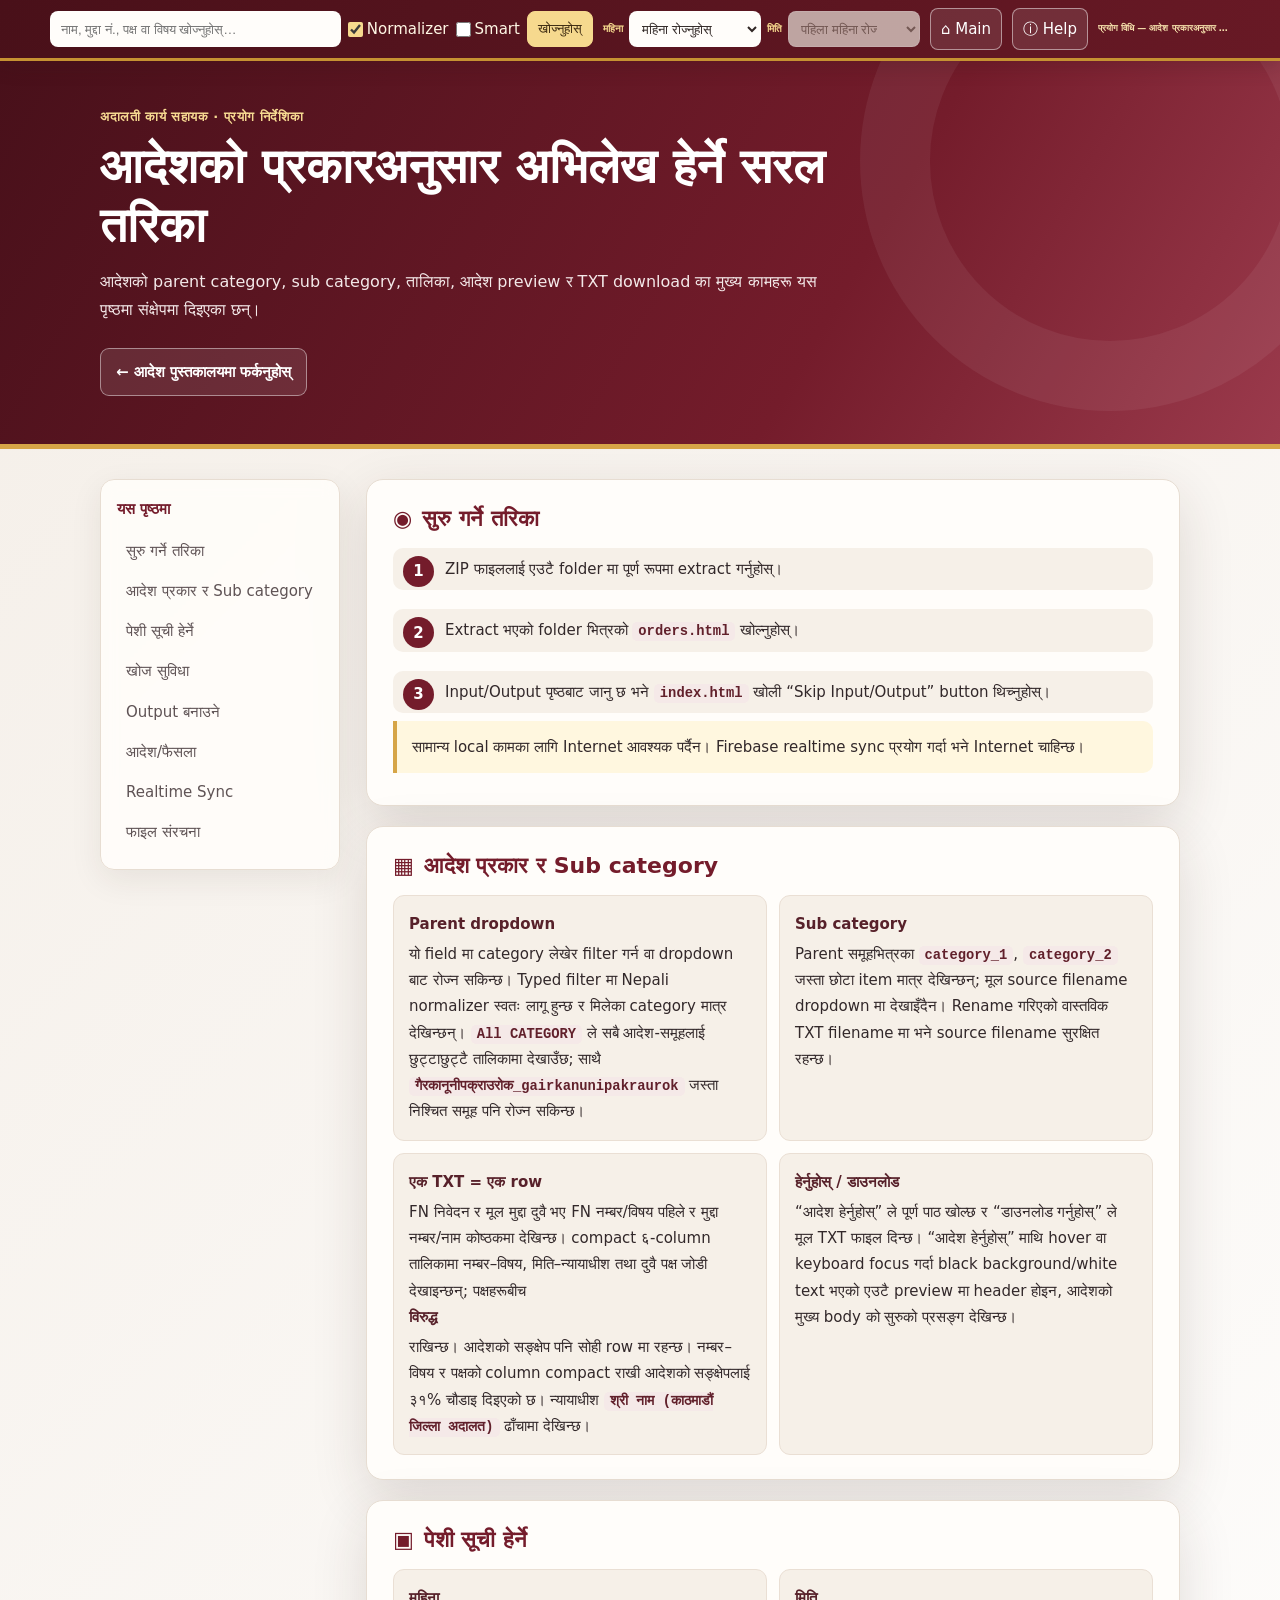
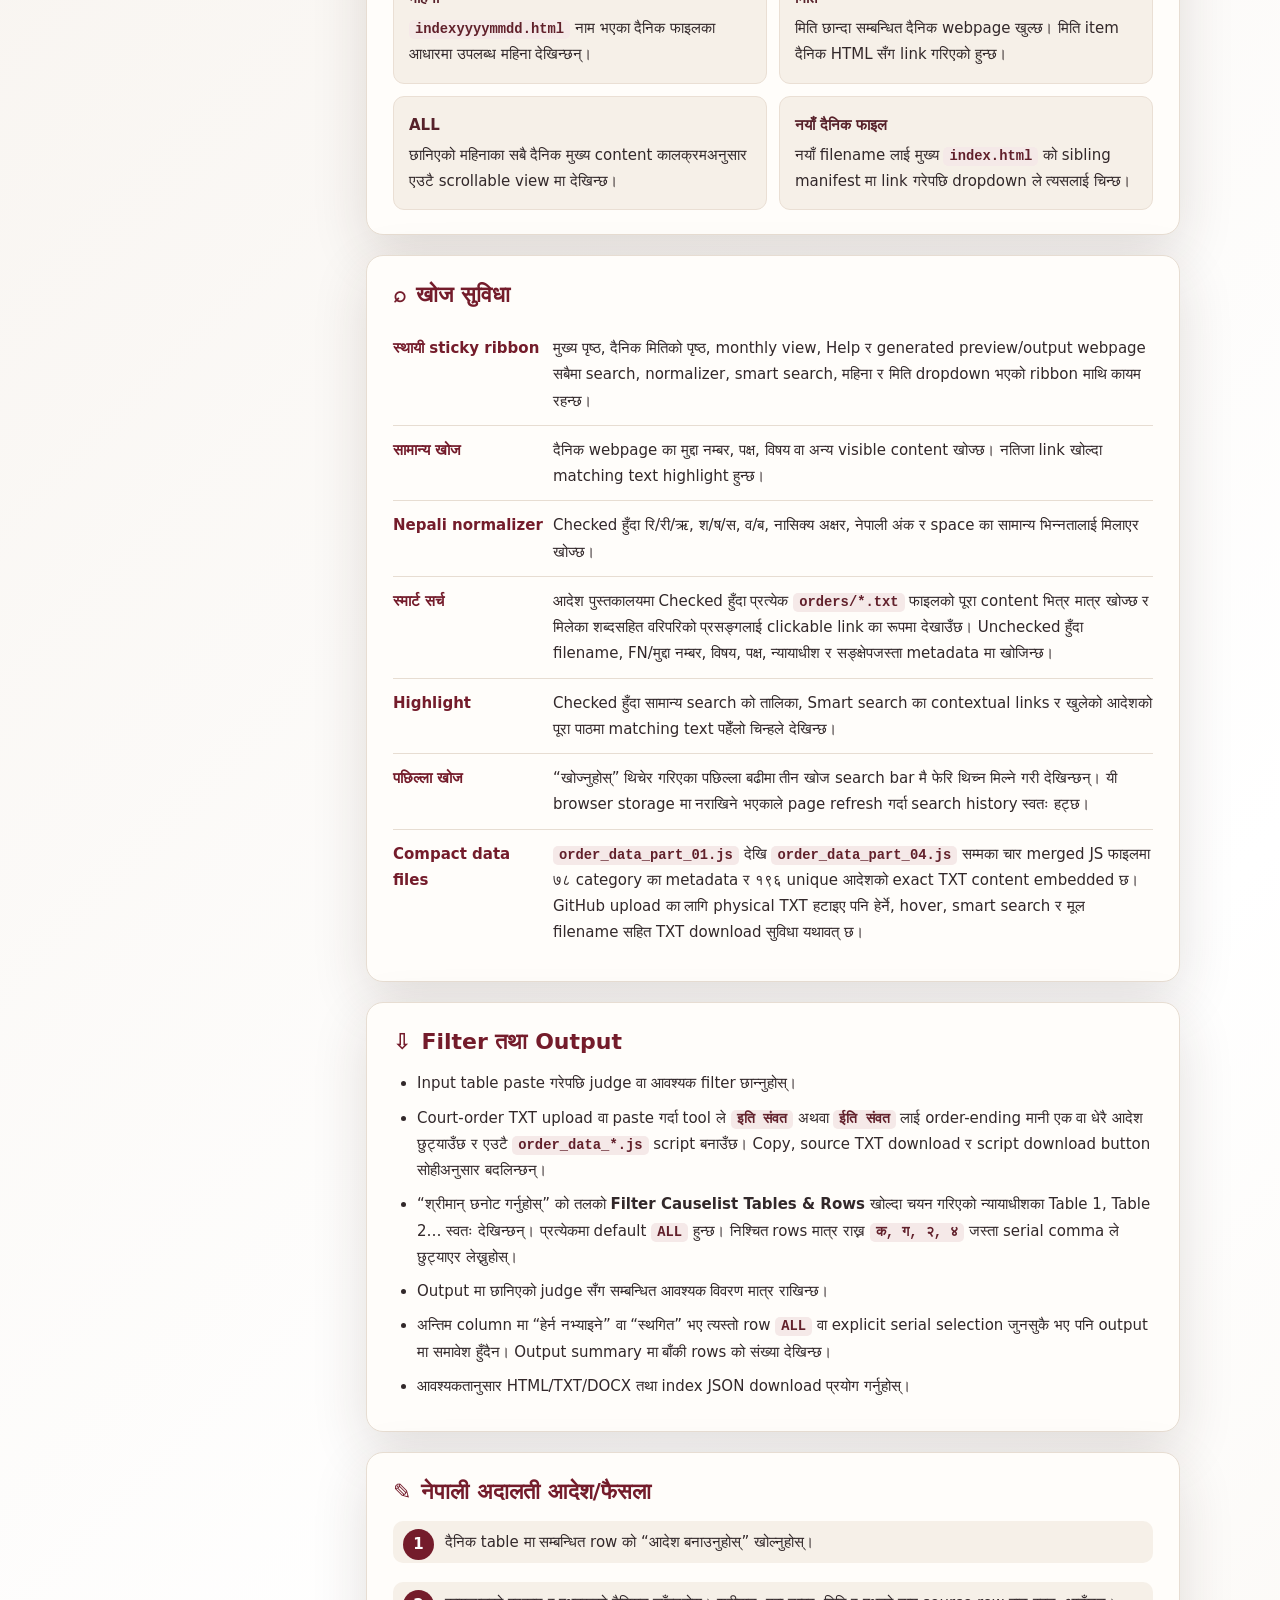
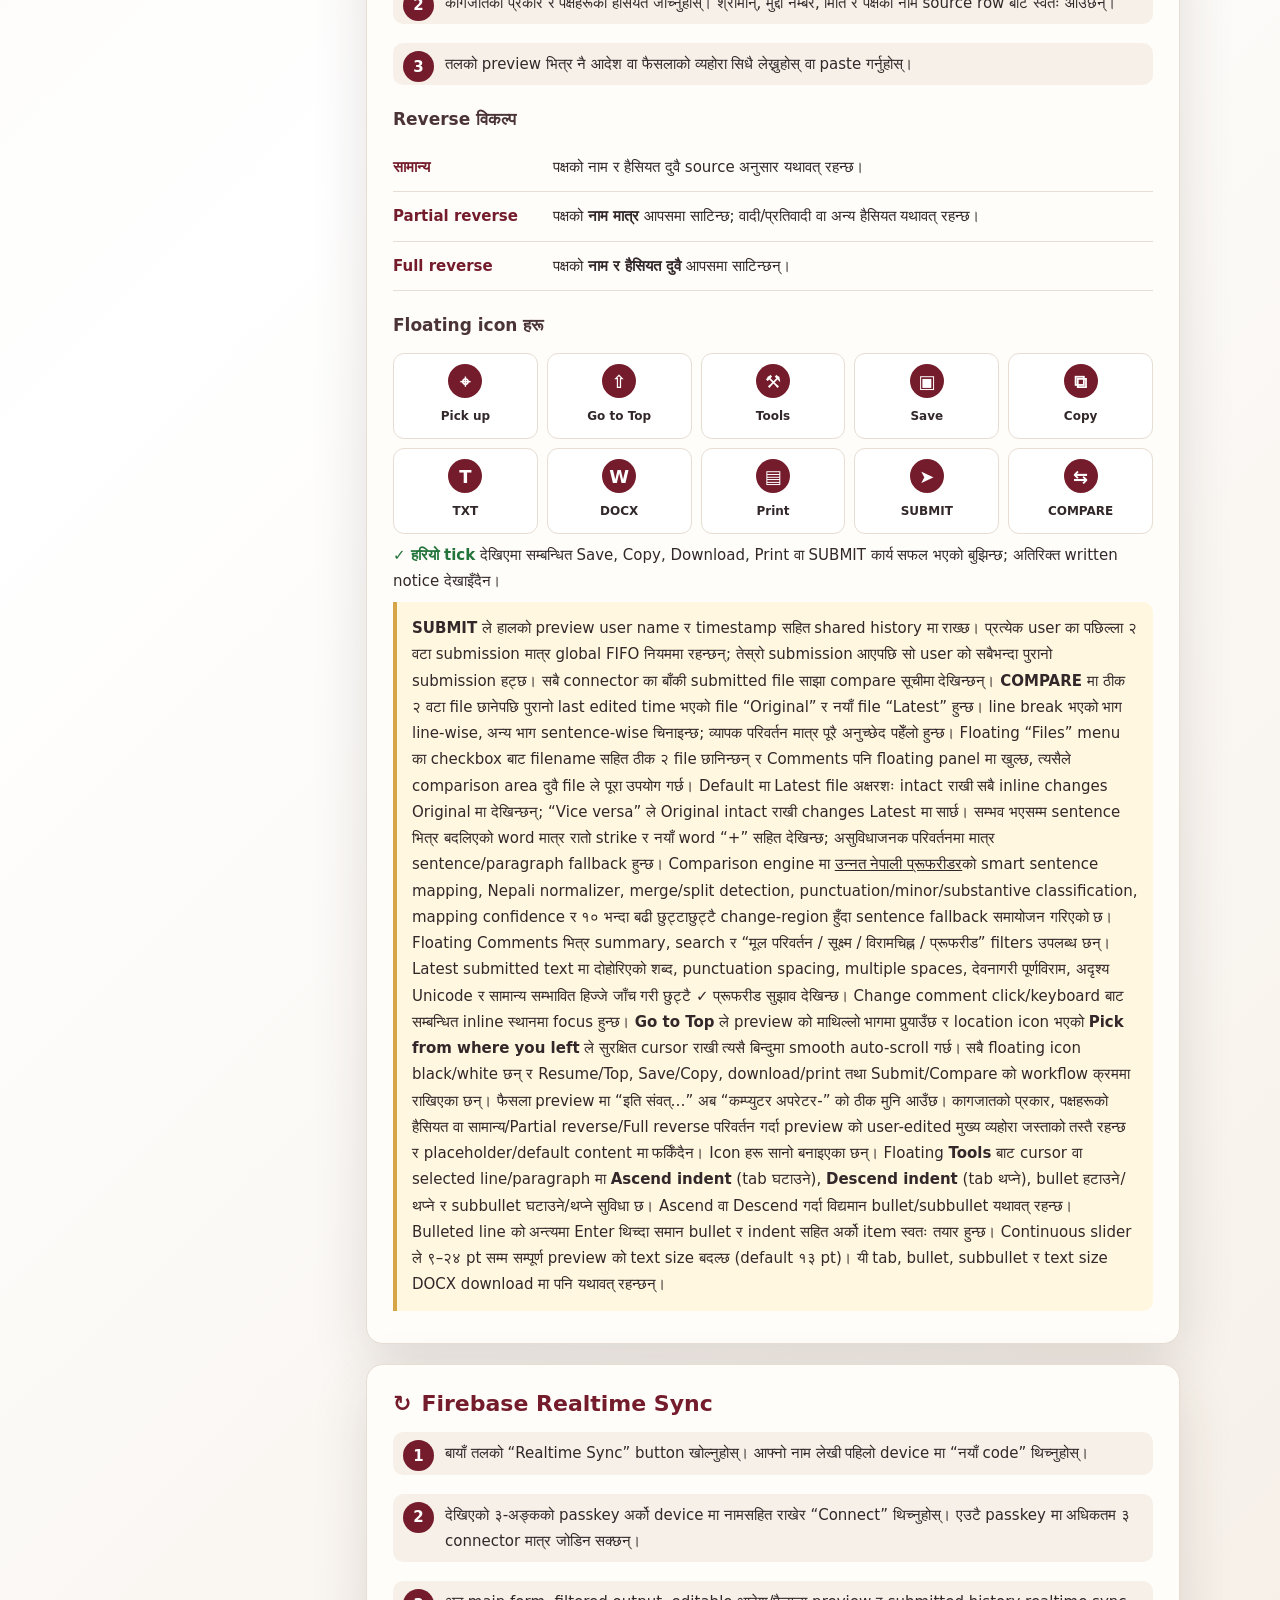
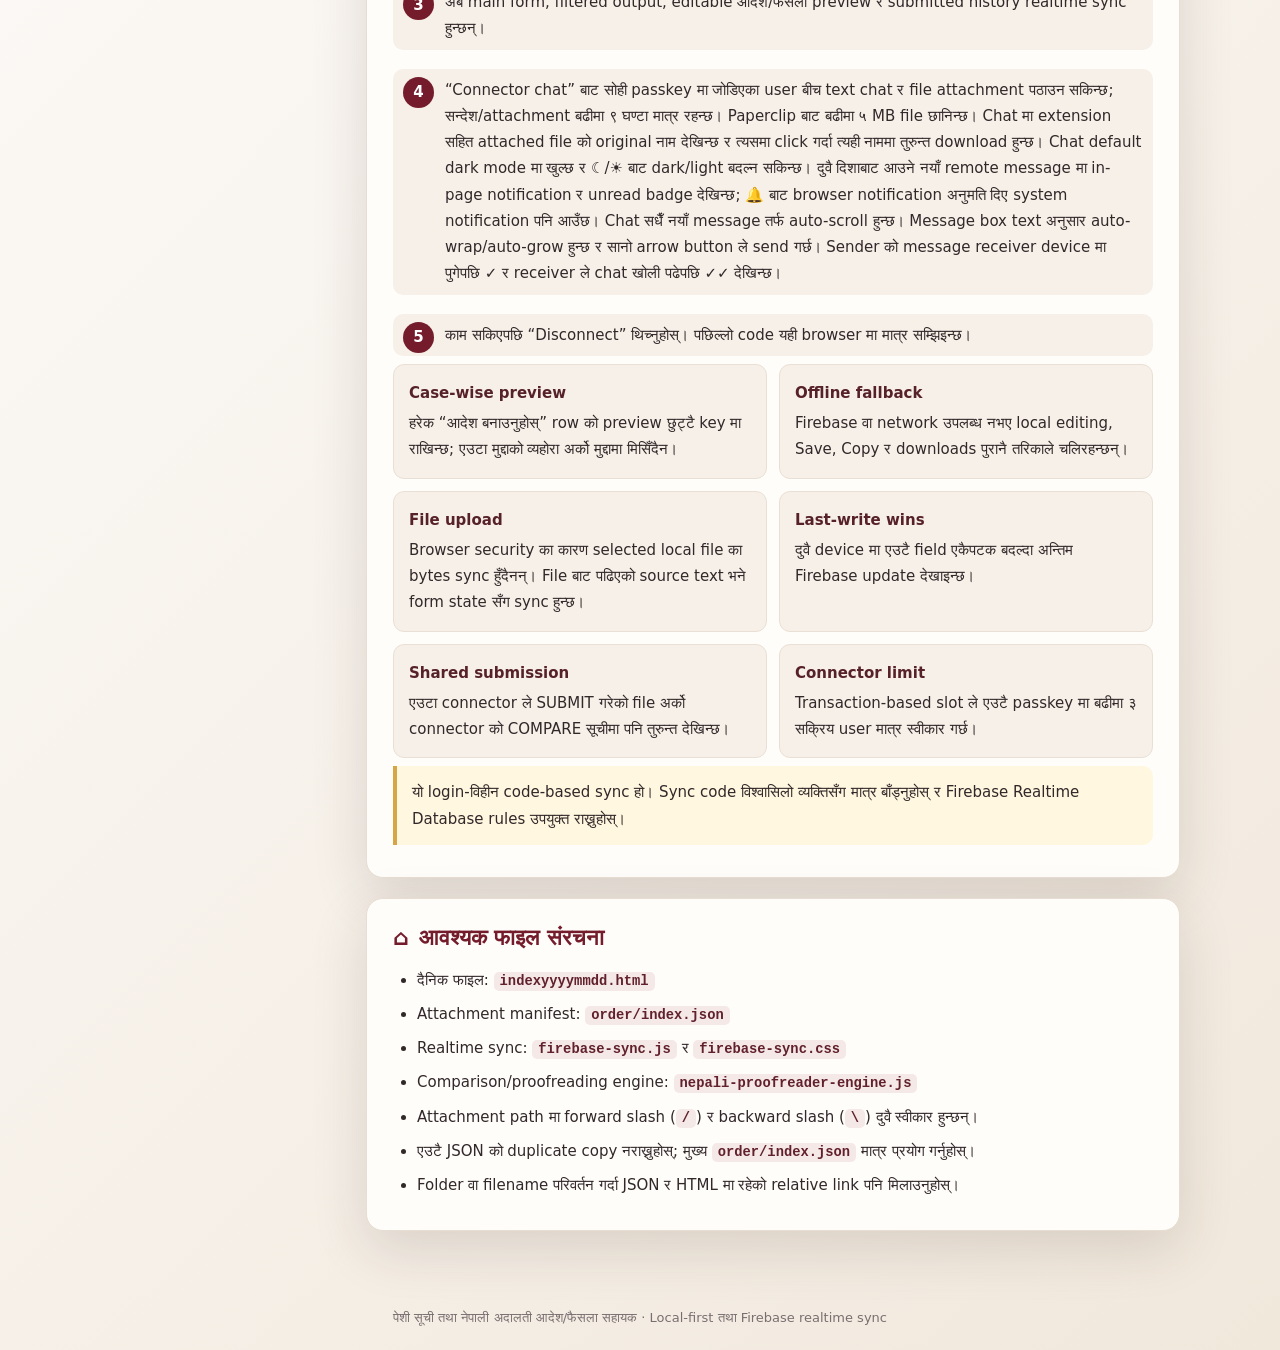
==== README.html @ 49ded067 "Add files via upload" ====
<!doctype html>
<html lang="ne">
  <head>
    <meta charset="utf-8" />
    <meta name="viewport" content="width=device-width,initial-scale=1" />
    <title>प्रयोग विधि — आदेश प्रकारअनुसार अभिलेख</title>
    <link rel="stylesheet" href="cause-list-ribbon.css" />
    <style>
      :root {
        --maroon: #741c2b;
        --deep: #48101a;
        --gold: #d6a547;
        --ink: #32282a;
        --muted: #75696b;
        --paper: #fffdfa;
        --line: #e7ddd2;
        --soft: #f6f0e8;
        --green: #23743b;
        --shadow: 0 18px 55px rgba(55, 32, 29, 0.14);
      }
      * {
        box-sizing: border-box;
      }
      html {
        scroll-behavior: smooth;
      }
      body {
        margin: 0;
        color: var(--ink);
        background: linear-gradient(135deg, #f4eee7, #fff 50%, #f1e8dc);
        font:
          15px/1.75 "Noto Sans Devanagari",
          "Nirmala UI",
          system-ui,
          sans-serif;
      }
      a {
        color: inherit;
      }
      .hero {
        position: relative;
        overflow: hidden;
        color: #fff;
        background: linear-gradient(
          120deg,
          var(--deep),
          var(--maroon) 65%,
          #9b3a4c
        );
        border-bottom: 5px solid var(--gold);
      }
      .hero:after {
        content: "";
        position: absolute;
        right: -80px;
        top: -150px;
        width: 360px;
        height: 360px;
        border: 70px solid rgba(255, 255, 255, 0.06);
        border-radius: 50%;
      }
      .hero-inner {
        position: relative;
        z-index: 1;
        width: min(1080px, calc(100% - 32px));
        margin: auto;
        padding: 42px 0 48px;
      }
      .eyebrow {
        display: inline-flex;
        align-items: center;
        gap: 8px;
        margin: 0 0 8px;
        color: #f6d991;
        font-size: 13px;
        font-weight: 800;
        letter-spacing: 0.04em;
      }
      h1 {
        max-width: 780px;
        margin: 0;
        font-size: clamp(28px, 5vw, 48px);
        line-height: 1.22;
      }
      .lead {
        max-width: 720px;
        margin: 14px 0 24px;
        color: #f4e9e9;
        font-size: 16px;
      }
      .back {
        display: inline-flex;
        align-items: center;
        gap: 8px;
        padding: 10px 15px;
        border: 1px solid rgba(255, 255, 255, 0.45);
        border-radius: 9px;
        background: rgba(255, 255, 255, 0.1);
        font-weight: 800;
        text-decoration: none;
      }
      .back:hover,
      .back:focus-visible {
        color: #37240e;
        background: #f5d988;
        outline: none;
      }
      .layout {
        display: grid;
        grid-template-columns: 240px minmax(0, 1fr);
        gap: 26px;
        width: min(1080px, calc(100% - 32px));
        margin: 30px auto 56px;
        align-items: start;
      }
      .toc {
        position: sticky;
        top: 18px;
        padding: 16px;
        background: rgba(255, 253, 250, 0.9);
        border: 1px solid var(--line);
        border-radius: 14px;
        box-shadow: 0 10px 32px rgba(55, 32, 29, 0.08);
        backdrop-filter: blur(8px);
      }
      .toc strong {
        display: block;
        margin: 0 0 8px;
        color: var(--maroon);
      }
      .toc a {
        display: block;
        padding: 7px 9px;
        border-radius: 7px;
        color: #5f5355;
        text-decoration: none;
      }
      .toc a:hover,
      .toc a:focus-visible {
        color: var(--maroon);
        background: #f6ece7;
        outline: none;
      }
      main {
        display: grid;
        gap: 20px;
      }
      .card {
        padding: 24px 26px;
        background: var(--paper);
        border: 1px solid var(--line);
        border-radius: 17px;
        box-shadow: var(--shadow);
      }
      h2 {
        display: flex;
        align-items: center;
        gap: 10px;
        margin: 0 0 14px;
        color: var(--maroon);
        font-size: 22px;
        line-height: 1.35;
      }
      h3 {
        margin: 20px 0 8px;
        color: #4b3438;
        font-size: 17px;
      }
      p {
        margin: 8px 0;
      }
      ol,
      ul {
        margin: 8px 0;
        padding-left: 24px;
      }
      li + li {
        margin-top: 8px;
      }
      .steps {
        display: grid;
        gap: 11px;
        counter-reset: step;
        list-style: none;
        padding: 0;
      }
      .steps li {
        position: relative;
        min-height: 42px;
        padding: 8px 10px 8px 52px;
        background: var(--soft);
        border-radius: 10px;
      }
      .steps li:before {
        counter-increment: step;
        content: counter(step);
        position: absolute;
        left: 10px;
        top: 8px;
        display: grid;
        place-items: center;
        width: 31px;
        height: 31px;
        color: #fff;
        background: var(--maroon);
        border-radius: 50%;
        font-weight: 900;
      }
      .grid {
        display: grid;
        grid-template-columns: repeat(2, minmax(0, 1fr));
        gap: 12px;
      }
      .mini {
        padding: 15px;
        background: var(--soft);
        border: 1px solid #eadfd4;
        border-radius: 11px;
      }
      .mini b {
        display: block;
        margin-bottom: 4px;
        color: #57212a;
      }
      .mode {
        display: grid;
        grid-template-columns: 150px 1fr;
        gap: 10px;
        padding: 11px 0;
        border-bottom: 1px solid var(--line);
      }
      .mode:last-child {
        border-bottom: 0;
      }
      .mode strong {
        color: var(--maroon);
      }
      .icons {
        display: grid;
        grid-template-columns: repeat(5, minmax(0, 1fr));
        gap: 9px;
        margin-top: 12px;
      }
      .icon {
        display: grid;
        place-items: center;
        gap: 6px;
        min-height: 86px;
        padding: 10px 5px;
        text-align: center;
        background: #fff;
        border: 1px solid var(--line);
        border-radius: 11px;
        font-size: 12px;
        font-weight: 800;
      }
      .symbol {
        display: grid;
        place-items: center;
        width: 34px;
        height: 34px;
        color: #fff;
        background: var(--maroon);
        border-radius: 50%;
        font-size: 18px;
      }
      .tip {
        padding: 13px 15px;
        border-left: 4px solid var(--gold);
        background: #fff7df;
        border-radius: 0 10px 10px 0;
      }
      code {
        padding: 2px 6px;
        color: #61202b;
        background: #f5e9e8;
        border-radius: 5px;
        font:
          600 0.92em ui-monospace,
          SFMono-Regular,
          Consolas,
          monospace;
      }
      .ok {
        display: inline-flex;
        align-items: center;
        gap: 6px;
        color: var(--green);
        font-weight: 800;
      }
      footer {
        padding: 20px;
        text-align: center;
        color: #7a6e70;
        font-size: 13px;
      }
      @media (max-width: 800px) {
        .layout {
          grid-template-columns: 1fr;
        }
        .toc {
          position: static;
        }
        .toc nav {
          display: flex;
          flex-wrap: wrap;
          gap: 4px;
        }
        .toc a {
          display: inline-block;
        }
        .grid {
          grid-template-columns: 1fr;
        }
        .icons {
          grid-template-columns: repeat(3, minmax(0, 1fr));
        }
      }
      @media (max-width: 480px) {
        .hero-inner {
          padding: 30px 0 36px;
        }
        .card {
          padding: 20px 17px;
        }
        .mode {
          grid-template-columns: 1fr;
          gap: 2px;
        }
        .icons {
          grid-template-columns: repeat(2, minmax(0, 1fr));
        }
      }
    </style>
  </head>
  <body>
    <header class="hero">
      <div class="hero-inner">
        <p class="eyebrow">अदालती कार्य सहायक · प्रयोग निर्देशिका</p>
        <h1>आदेशको प्रकारअनुसार अभिलेख हेर्ने सरल तरिका</h1>
        <p class="lead">
          आदेशको parent category, sub category, तालिका, आदेश preview र TXT
          download का मुख्य कामहरू यस पृष्ठमा संक्षेपमा दिइएका छन्।
        </p>
        <a class="back" href="orders.html">← आदेश पुस्तकालयमा फर्कनुहोस्</a>
      </div>
    </header>

    <div class="layout">
      <aside class="toc" aria-label="विषयसूची">
        <strong>यस पृष्ठमा</strong>
        <nav>
          <a href="#start">सुरु गर्ने तरिका</a>
          <a href="#orderlibrary">आदेश प्रकार र Sub category</a>
          <a href="#causelist">पेशी सूची हेर्ने</a>
          <a href="#search">खोज सुविधा</a>
          <a href="#output">Output बनाउने</a>
          <a href="#order">आदेश/फैसला</a>
          <a href="#sync">Realtime Sync</a>
          <a href="#files">फाइल संरचना</a>
        </nav>
      </aside>

      <main>
        <section class="card" id="start">
          <h2><span aria-hidden="true">◉</span> सुरु गर्ने तरिका</h2>
          <ol class="steps">
            <li>ZIP फाइललाई एउटै folder मा पूर्ण रूपमा extract गर्नुहोस्।</li>
            <li>
              Extract भएको folder भित्रको <code>orders.html</code> खोल्नुहोस्।
            </li>
            <li>
              Input/Output पृष्ठबाट जानु छ भने <code>index.html</code> खोली
              “Skip Input/Output” button थिच्नुहोस्।
            </li>
          </ol>
          <p class="tip">
            सामान्य local कामका लागि Internet आवश्यक पर्दैन। Firebase realtime
            sync प्रयोग गर्दा भने Internet चाहिन्छ।
          </p>
        </section>

        <section class="card" id="orderlibrary">
          <h2><span aria-hidden="true">▦</span> आदेश प्रकार र Sub category</h2>
          <div class="grid">
            <div class="mini">
              <b>Parent dropdown</b>यो field मा category लेखेर filter गर्न वा
              dropdown बाट रोज्न सकिन्छ। Typed filter मा Nepali normalizer स्वतः
              लागू हुन्छ र मिलेका category मात्र देखिन्छन्। <code>All CATEGORY</code> ले सबै आदेश-समूहलाई
              छुट्टाछुट्टै तालिकामा देखाउँछ; साथै
              <code>गैरकानूनीपक्राउरोक_gairkanunipakraurok</code> जस्ता निश्चित
              समूह पनि रोज्न सकिन्छ।
            </div>
            <div class="mini">
              <b>Sub category</b>Parent समूहभित्रका
              <code>category_1</code>, <code>category_2</code> जस्ता छोटा item
              मात्र देखिन्छन्; मूल source filename dropdown मा देखाइँदैन। Rename
              गरिएको वास्तविक TXT filename मा भने source filename सुरक्षित रहन्छ।
            </div>
            <div class="mini">
              <b>एक TXT = एक row</b>FN निवेदन र मूल मुद्दा दुवै भए FN नम्बर/विषय
              पहिले र मुद्दा नम्बर/नाम कोष्ठकमा देखिन्छ। compact ६-column
              तालिकामा नम्बर–विषय, मिति–न्यायाधीश तथा दुवै पक्ष जोडी देखाइन्छन्;
              पक्षहरूबीच <b>विरुद्ध</b> राखिन्छ। आदेशको सङ्क्षेप पनि सोही row मा
              रहन्छ। नम्बर–विषय र पक्षको column compact राखी आदेशको सङ्क्षेपलाई
              ३१% चौडाइ दिइएको छ। न्यायाधीश
              <code>श्री नाम (काठमाडौं जिल्ला अदालत)</code> ढाँचामा देखिन्छ।
            </div>
            <div class="mini">
              <b>हेर्नुहोस् / डाउनलोड</b>“आदेश हेर्नुहोस्” ले पूर्ण पाठ खोल्छ र
              “डाउनलोड गर्नुहोस्” ले मूल TXT फाइल दिन्छ। “आदेश हेर्नुहोस्” माथि
              hover वा keyboard focus गर्दा black background/white text भएको एउटै
              preview मा header होइन, आदेशको मुख्य body को सुरुको प्रसङ्ग देखिन्छ।
            </div>
          </div>
        </section>

        <section class="card" id="causelist">
          <h2><span aria-hidden="true">▣</span> पेशी सूची हेर्ने</h2>
          <div class="grid">
            <div class="mini">
              <b>महिना</b><code>indexyyyymmdd.html</code> नाम भएका दैनिक फाइलका
              आधारमा उपलब्ध महिना देखिन्छन्।
            </div>
            <div class="mini">
              <b>मिति</b>मिति छान्दा सम्बन्धित दैनिक webpage खुल्छ। मिति item
              दैनिक HTML सँग link गरिएको हुन्छ।
            </div>
            <div class="mini">
              <b>ALL</b>छानिएको महिनाका सबै दैनिक मुख्य content कालक्रमअनुसार
              एउटै scrollable view मा देखिन्छ।
            </div>
            <div class="mini">
              <b>नयाँ दैनिक फाइल</b>नयाँ filename लाई मुख्य
              <code>index.html</code> को sibling manifest मा link गरेपछि
              dropdown ले त्यसलाई चिन्छ।
            </div>
          </div>
        </section>

        <section class="card" id="search">
          <h2><span aria-hidden="true">⌕</span> खोज सुविधा</h2>
          <div class="mode">
            <strong>स्थायी sticky ribbon</strong
            ><span
              >मुख्य पृष्ठ, दैनिक मितिको पृष्ठ, monthly view, Help र generated
              preview/output webpage सबैमा search, normalizer, smart search,
              महिना र मिति dropdown भएको ribbon माथि कायम रहन्छ।</span
            >
          </div>
          <div class="mode">
            <strong>सामान्य खोज</strong
            ><span
              >दैनिक webpage का मुद्दा नम्बर, पक्ष, विषय वा अन्य visible content
              खोज्छ। नतिजा link खोल्दा matching text highlight हुन्छ।</span
            >
          </div>
          <div class="mode">
            <strong>Nepali normalizer</strong
            ><span
              >Checked हुँदा रि/री/ऋ, श/ष/स, व/ब, नासिक्य अक्षर, नेपाली अंक र
              space का सामान्य भिन्नतालाई मिलाएर खोज्छ।</span
            >
          </div>
          <div class="mode">
            <strong>स्मार्ट सर्च</strong
            ><span
              >आदेश पुस्तकालयमा Checked हुँदा प्रत्येक <code>orders/*.txt</code>
              फाइलको पूरा content भित्र मात्र खोज्छ र मिलेका शब्दसहित वरिपरिको
              प्रसङ्गलाई clickable link का रूपमा देखाउँछ। Unchecked हुँदा filename,
              FN/मुद्दा नम्बर, विषय, पक्ष, न्यायाधीश र सङ्क्षेपजस्ता
              metadata मा खोजिन्छ।</span
            >
          </div>
          <div class="mode">
            <strong>Highlight</strong
            ><span
              >Checked हुँदा सामान्य search को तालिका, Smart search का contextual
              links र खुलेको आदेशको पूरा पाठमा matching text पहेँलो चिन्हले
              देखिन्छ।</span
            >
          </div>
          <div class="mode">
            <strong>पछिल्ला खोज</strong
            ><span
              >“खोज्नुहोस्” थिचेर गरिएका पछिल्ला बढीमा तीन खोज search bar मै
              फेरि थिच्न मिल्ने गरी देखिन्छन्। यी browser storage मा नराखिने भएकाले
              page refresh गर्दा search history स्वतः हट्छ।</span
            >
          </div>
          <div class="mode">
            <strong>Compact data files</strong
            ><span
              ><code>order_data_part_01.js</code> देखि
              <code>order_data_part_04.js</code> सम्मका चार merged JS फाइलमा
              ७८ category का metadata र १९६ unique आदेशको exact TXT content
              embedded छ। GitHub upload का लागि physical TXT हटाइए पनि हेर्ने,
              hover, smart search र मूल filename सहित TXT download सुविधा यथावत् छ।</span
            >
          </div>
        </section>

        <section class="card" id="output">
          <h2><span aria-hidden="true">⇩</span> Filter तथा Output</h2>
          <ul>
            <li>Input table paste गरेपछि judge वा आवश्यक filter छान्नुहोस्।</li>
            <li>
              Court-order TXT upload वा paste गर्दा tool ले <code>इति संवत</code>
              अथवा <code>ईति संवत</code> लाई order-ending मानी एक वा धेरै आदेश
              छुट्याउँछ र एउटै <code>order_data_*.js</code> script बनाउँछ। Copy,
              source TXT download र script download button सोहीअनुसार बदलिन्छन्।
            </li>
            <li>
              “श्रीमान् छनोट गर्नुहोस्” को तलको <b>Filter Causelist Tables &amp;
              Rows</b> खोल्दा चयन गरिएको न्यायाधीशका Table 1, Table 2… स्वतः
              देखिन्छन्। प्रत्येकमा default <code>ALL</code> हुन्छ। निश्चित rows
              मात्र राख्न <code>क, ग, २, ४</code> जस्ता serial comma ले छुट्याएर
              लेख्नुहोस्।
            </li>
            <li>
              Output मा छानिएको judge सँग सम्बन्धित आवश्यक विवरण मात्र राखिन्छ।
            </li>
            <li>
              अन्तिम column मा “हेर्न नभ्याइने” वा “स्थगित” भए त्यस्तो row
              <code>ALL</code> वा explicit serial selection जुनसुकै भए पनि output
              मा समावेश हुँदैन। Output summary मा बाँकी rows को संख्या देखिन्छ।
            </li>
            <li>
              आवश्यकतानुसार HTML/TXT/DOCX तथा index JSON download प्रयोग
              गर्नुहोस्।
            </li>
          </ul>
        </section>

        <section class="card" id="order">
          <h2><span aria-hidden="true">✎</span> नेपाली अदालती आदेश/फैसला</h2>
          <ol class="steps">
            <li>
              दैनिक table मा सम्बन्धित row को “आदेश बनाउनुहोस्” खोल्नुहोस्।
            </li>
            <li>
              कागजातको प्रकार र पक्षहरूको हैसियत जाँच्नुहोस्। श्रीमान्, मुद्दा
              नम्बर, मिति र पक्षको नाम source row बाट स्वतः आउँछन्।
            </li>
            <li>
              तलको preview भित्र नै आदेश वा फैसलाको व्यहोरा सिधै लेख्नुहोस् वा
              paste गर्नुहोस्।
            </li>
          </ol>

          <h3>Reverse विकल्प</h3>
          <div class="mode">
            <strong>सामान्य</strong
            ><span>पक्षको नाम र हैसियत दुवै source अनुसार यथावत् रहन्छ।</span>
          </div>
          <div class="mode">
            <strong>Partial reverse</strong
            ><span
              >पक्षको <b>नाम मात्र</b> आपसमा साटिन्छ; वादी/प्रतिवादी वा अन्य
              हैसियत यथावत् रहन्छ।</span
            >
          </div>
          <div class="mode">
            <strong>Full reverse</strong
            ><span>पक्षको <b>नाम र हैसियत दुवै</b> आपसमा साटिन्छन्।</span>
          </div>

          <h3>Floating icon हरू</h3>
          <div class="icons" aria-label="उपलब्ध कार्य">
            <div class="icon"><span class="symbol">⌖</span>Pick up</div>
            <div class="icon"><span class="symbol">⇧</span>Go to Top</div>
            <div class="icon"><span class="symbol">⚒</span>Tools</div>
            <div class="icon"><span class="symbol">▣</span>Save</div>
            <div class="icon"><span class="symbol">⧉</span>Copy</div>
            <div class="icon"><span class="symbol">T</span>TXT</div>
            <div class="icon"><span class="symbol">W</span>DOCX</div>
            <div class="icon"><span class="symbol">▤</span>Print</div>
            <div class="icon"><span class="symbol">➤</span>SUBMIT</div>
            <div class="icon"><span class="symbol">⇆</span>COMPARE</div>
          </div>
          <p>
            <span class="ok">✓ हरियो tick</span> देखिएमा सम्बन्धित Save, Copy,
            Download, Print वा SUBMIT कार्य सफल भएको बुझिन्छ; अतिरिक्त written
            notice देखाइँदैन।
          </p>
          <p class="tip">
            <b>SUBMIT</b> ले हालको preview user name र timestamp सहित shared
            history मा राख्छ। प्रत्येक user का पछिल्ला २ वटा submission मात्र
            global FIFO नियममा रहन्छन्; तेस्रो submission आएपछि सो user को सबैभन्दा
            पुरानो submission हट्छ। सबै connector का बाँकी submitted file साझा
            compare सूचीमा देखिन्छन्। <b>COMPARE</b> मा ठीक २ वटा
            file छानेपछि पुरानो last edited time भएको file “Original” र नयाँ
            file “Latest” हुन्छ। line break भएको भाग line-wise, अन्य भाग
            sentence-wise चिनाइन्छ; व्यापक परिवर्तन मात्र पूरै अनुच्छेद पहेँलो
            हुन्छ। Floating “Files” menu का checkbox बाट filename सहित ठीक २
            file छानिन्छन् र Comments पनि floating panel मा खुल्छ, त्यसैले
            comparison area दुवै file ले पूरा उपयोग गर्छ। Default मा Latest file
            अक्षरशः intact राखी सबै inline changes Original मा देखिन्छन्; “Vice
            versa” ले Original intact राखी changes Latest मा सार्छ। सम्भव भएसम्म
            sentence भित्र बदलिएको word मात्र रातो strike र नयाँ word “+” सहित
            देखिन्छ; असुविधाजनक परिवर्तनमा मात्र sentence/paragraph fallback
            हुन्छ। Comparison engine मा
            <a href="https://shivaprasadacharya.github.io/nepalitextproofreader/"
              >उन्नत नेपाली प्रूफरीडर</a
            >को smart sentence mapping, Nepali normalizer, merge/split detection,
            punctuation/minor/substantive classification, mapping confidence र
            १० भन्दा बढी छुट्टाछुट्टै change-region हुँदा sentence fallback
            समायोजन गरिएको छ। Floating Comments भित्र summary, search र “मूल
            परिवर्तन / सूक्ष्म / विरामचिह्न / प्रूफरीड” filters उपलब्ध छन्।
            Latest submitted text मा दोहोरिएको शब्द, punctuation spacing,
            multiple spaces, देवनागरी पूर्णविराम, अदृश्य Unicode र सामान्य
            सम्भावित हिज्जे जाँच गरी छुट्टै ✓ प्रूफरीड सुझाव देखिन्छ। Change
            comment click/keyboard बाट सम्बन्धित inline स्थानमा focus हुन्छ।
            <b>Go to Top</b> ले preview को माथिल्लो भागमा पुर्‍याउँछ र
            location icon भएको <b>Pick from where you left</b> ले सुरक्षित
            cursor राखी त्यसै बिन्दुमा smooth auto-scroll गर्छ। सबै floating
            icon black/white छन् र Resume/Top, Save/Copy, download/print तथा
            Submit/Compare को workflow क्रममा राखिएका छन्। फैसला preview मा “इति
            संवत्…” अब “कम्प्युटर अपरेटर-” को ठीक मुनि आउँछ। कागजातको प्रकार,
            पक्षहरूको हैसियत वा सामान्य/Partial reverse/Full reverse परिवर्तन
            गर्दा preview को user-edited मुख्य व्यहोरा जस्ताको तस्तै रहन्छ र
            placeholder/default content मा फर्किँदैन। Icon हरू सानो बनाइएका छन्।
            Floating <b>Tools</b> बाट cursor वा selected line/paragraph मा
            <b>Ascend indent</b> (tab घटाउने), <b>Descend indent</b> (tab थप्ने),
            bullet हटाउने/थप्ने र subbullet घटाउने/थप्ने सुविधा छ। Ascend वा
            Descend गर्दा विद्यमान bullet/subbullet यथावत् रहन्छ। Bulleted line
            को अन्त्यमा Enter थिच्दा समान bullet र indent सहित अर्को item
            स्वतः तयार हुन्छ। Continuous slider ले ९–२४ pt सम्म सम्पूर्ण preview को
            text size बदल्छ (default १३ pt)। यी tab, bullet, subbullet र text
            size DOCX download मा पनि यथावत् रहन्छन्।
          </p>
        </section>

        <section class="card" id="sync">
          <h2><span aria-hidden="true">↻</span> Firebase Realtime Sync</h2>
          <ol class="steps">
            <li>
              बायाँ तलको “Realtime Sync” button खोल्नुहोस्। आफ्नो नाम लेखी पहिलो
              device मा “नयाँ code” थिच्नुहोस्।
            </li>
            <li>
              देखिएको ३-अङ्कको passkey अर्को device मा नामसहित राखेर “Connect”
              थिच्नुहोस्। एउटै passkey मा अधिकतम ३ connector मात्र जोडिन सक्छन्।
            </li>
            <li>
              अब main form, filtered output, editable आदेश/फैसला preview र
              submitted history realtime sync हुन्छन्।
            </li>
            <li>
              “Connector chat” बाट सोही passkey मा जोडिएका user बीच text chat
              र file attachment पठाउन सकिन्छ; सन्देश/attachment बढीमा ९ घण्टा
              मात्र रहन्छ। Paperclip बाट बढीमा ५ MB file छानिन्छ। Chat मा
              extension सहित attached file को original नाम देखिन्छ र त्यसमा
              click गर्दा त्यही नाममा तुरुन्त download हुन्छ। Chat default dark
              mode मा खुल्छ र ☾/☀ बाट dark/light बदल्न सकिन्छ। दुवै दिशाबाट
              आउने नयाँ remote message मा in-page notification र unread badge
              देखिन्छ; 🔔 बाट browser notification अनुमति दिए system
              notification पनि आउँछ। Chat सधैँ नयाँ message तर्फ auto-scroll
              हुन्छ। Message box text अनुसार auto-wrap/auto-grow हुन्छ र सानो
              arrow button ले send गर्छ। Sender को message receiver device मा
              पुगेपछि ✓ र receiver ले chat खोली पढेपछि ✓✓ देखिन्छ।
            </li>
            <li>
              काम सकिएपछि “Disconnect” थिच्नुहोस्। पछिल्लो code यही browser मा
              मात्र सम्झिइन्छ।
            </li>
          </ol>
          <div class="grid">
            <div class="mini">
              <b>Case-wise preview</b>हरेक “आदेश बनाउनुहोस्” row को preview
              छुट्टै key मा राखिन्छ; एउटा मुद्दाको व्यहोरा अर्को मुद्दामा
              मिसिँदैन।
            </div>
            <div class="mini">
              <b>Offline fallback</b>Firebase वा network उपलब्ध नभए local
              editing, Save, Copy र downloads पुरानै तरिकाले चलिरहन्छन्।
            </div>
            <div class="mini">
              <b>File upload</b>Browser security का कारण selected local file का
              bytes sync हुँदैनन्। File बाट पढिएको source text भने form state
              सँग sync हुन्छ।
            </div>
            <div class="mini">
              <b>Last-write wins</b>दुवै device मा एउटै field एकैपटक बदल्दा
              अन्तिम Firebase update देखाइन्छ।
            </div>
            <div class="mini">
              <b>Shared submission</b>एउटा connector ले SUBMIT गरेको file अर्को
              connector को COMPARE सूचीमा पनि तुरुन्त देखिन्छ।
            </div>
            <div class="mini">
              <b>Connector limit</b>Transaction-based slot ले एउटै passkey मा
              बढीमा ३ सक्रिय user मात्र स्वीकार गर्छ।
            </div>
          </div>
          <p class="tip">
            यो login-विहीन code-based sync हो। Sync code विश्वासिलो व्यक्तिसँग
            मात्र बाँड्नुहोस् र Firebase Realtime Database rules उपयुक्त
            राख्नुहोस्।
          </p>
        </section>

        <section class="card" id="files">
          <h2><span aria-hidden="true">⌂</span> आवश्यक फाइल संरचना</h2>
          <ul>
            <li>दैनिक फाइल: <code>indexyyyymmdd.html</code></li>
            <li>Attachment manifest: <code>order/index.json</code></li>
            <li>
              Realtime sync: <code>firebase-sync.js</code> र
              <code>firebase-sync.css</code>
            </li>
            <li>
              Comparison/proofreading engine:
              <code>nepali-proofreader-engine.js</code>
            </li>
            <li>
              Attachment path मा forward slash (<code>/</code>) र backward slash
              (<code>\</code>) दुवै स्वीकार हुन्छन्।
            </li>
            <li>
              एउटै JSON को duplicate copy नराख्नुहोस्; मुख्य
              <code>order/index.json</code> मात्र प्रयोग गर्नुहोस्।
            </li>
            <li>
              Folder वा filename परिवर्तन गर्दा JSON र HTML मा रहेको relative
              link पनि मिलाउनुहोस्।
            </li>
          </ul>
        </section>
      </main>
    </div>

    <footer>
      पेशी सूची तथा नेपाली अदालती आदेश/फैसला सहायक · Local-first तथा Firebase
      realtime sync
    </footer>
    <script src="cause-list-ribbon.js"></script>
  </body>
</html>
---- cause-list-ribbon.css ----
.cpr-ribbon {
  position: sticky;
  top: 0;
  z-index: 2147482000;
  color: #fff;
  background: linear-gradient(112deg, #491019, #681925);
  border-bottom: 3px solid #c69232;
  box-shadow: 0 5px 18px rgba(50, 18, 22, 0.22);
  font-family: "Noto Sans Devanagari", "Nirmala UI", Mangal, system-ui, sans-serif;
}
.cpr-ribbon,
.cpr-ribbon * {
  box-sizing: border-box;
}
.cpr-inner {
  position: relative;
  display: flex;
  align-items: center;
  gap: 10px;
  width: min(1180px, calc(100% - 24px));
  min-height: 58px;
  margin: auto;
  padding: 8px 0;
}
.cpr-search {
  display: flex;
  flex: 1 1 460px;
  align-items: center;
  gap: 7px;
  min-width: 260px;
  margin: 0;
}
.cpr-search input[type="search"] {
  flex: 1;
  min-width: 140px;
  height: 36px;
  padding: 7px 10px;
  color: #302725;
  background: #fffdfa;
  border: 1px solid rgba(255, 255, 255, 0.4);
  border-radius: 8px;
  font: 650 12px/1.35 inherit;
}
.cpr-search button,
.cpr-link {
  display: inline-flex;
  align-items: center;
  justify-content: center;
  min-height: 36px;
  padding: 7px 10px;
  border: 1px solid rgba(255, 255, 255, 0.48);
  border-radius: 8px;
  color: #fff;
  background: rgba(255, 255, 255, 0.1);
  font: 800 11px/1.25 inherit;
  text-decoration: none;
  white-space: nowrap;
  cursor: pointer;
}
.cpr-search button {
  color: #3b2910;
  background: #f6d98e;
  border-color: #f6d98e;
}
.cpr-options {
  display: inline-flex;
  align-items: center;
  gap: 7px;
}
.cpr-check {
  display: inline-flex;
  align-items: center;
  gap: 4px;
  color: #fff7e5;
  font: 700 10px/1.25 inherit;
  white-space: nowrap;
  cursor: pointer;
}
.cpr-check input {
  width: 15px;
  height: 15px;
  margin: 0;
  accent-color: #f6d98e;
}
.cpr-nav {
  display: flex;
  flex: 0 1 auto;
  align-items: center;
  gap: 6px;
}
.cpr-nav label {
  color: #f6d98e;
  font-size: 10px;
  font-weight: 800;
}
.cpr-nav select {
  width: 132px;
  min-width: 0;
  height: 36px;
  padding: 6px 26px 6px 8px;
  color: #302725;
  background: #fffdfa;
  border: 1px solid rgba(255, 255, 255, 0.4);
  border-radius: 8px;
  font: 700 11px/1.25 inherit;
}
.cpr-nav select:disabled {
  color: #7d7469;
  background: #e8e1d8;
}
.cpr-ribbon :focus-visible {
  outline: 2px solid #f6d98e;
  outline-offset: 2px;
}
.cpr-current {
  max-width: 132px;
  overflow: hidden;
  color: #f4dfab;
  font-size: 9px;
  font-weight: 750;
  text-overflow: ellipsis;
  white-space: nowrap;
}
@media (max-width: 980px) {
  .cpr-inner { flex-wrap: wrap; }
  .cpr-search { flex-basis: 100%; }
  .cpr-nav { flex: 1; }
  .cpr-nav select { flex: 1; width: auto; }
}
@media (max-width: 620px) {
  .cpr-inner { width: calc(100% - 14px); gap: 6px; padding-block: 6px; }
  .cpr-search { display: grid; grid-template-columns: minmax(0, 1fr) auto; min-width: 0; width: 100%; }
  .cpr-search input[type="search"] { grid-column: 1 / -1; width: 100%; }
  .cpr-options { min-width: 0; overflow-x: auto; }
  .cpr-nav { display: grid; grid-template-columns: auto minmax(0, 1fr); width: 100%; }
  .cpr-link { min-height: 32px; padding: 6px 8px; }
  .cpr-current { display: none; }
}
@media print {
  .cpr-ribbon { display: none !important; }
}
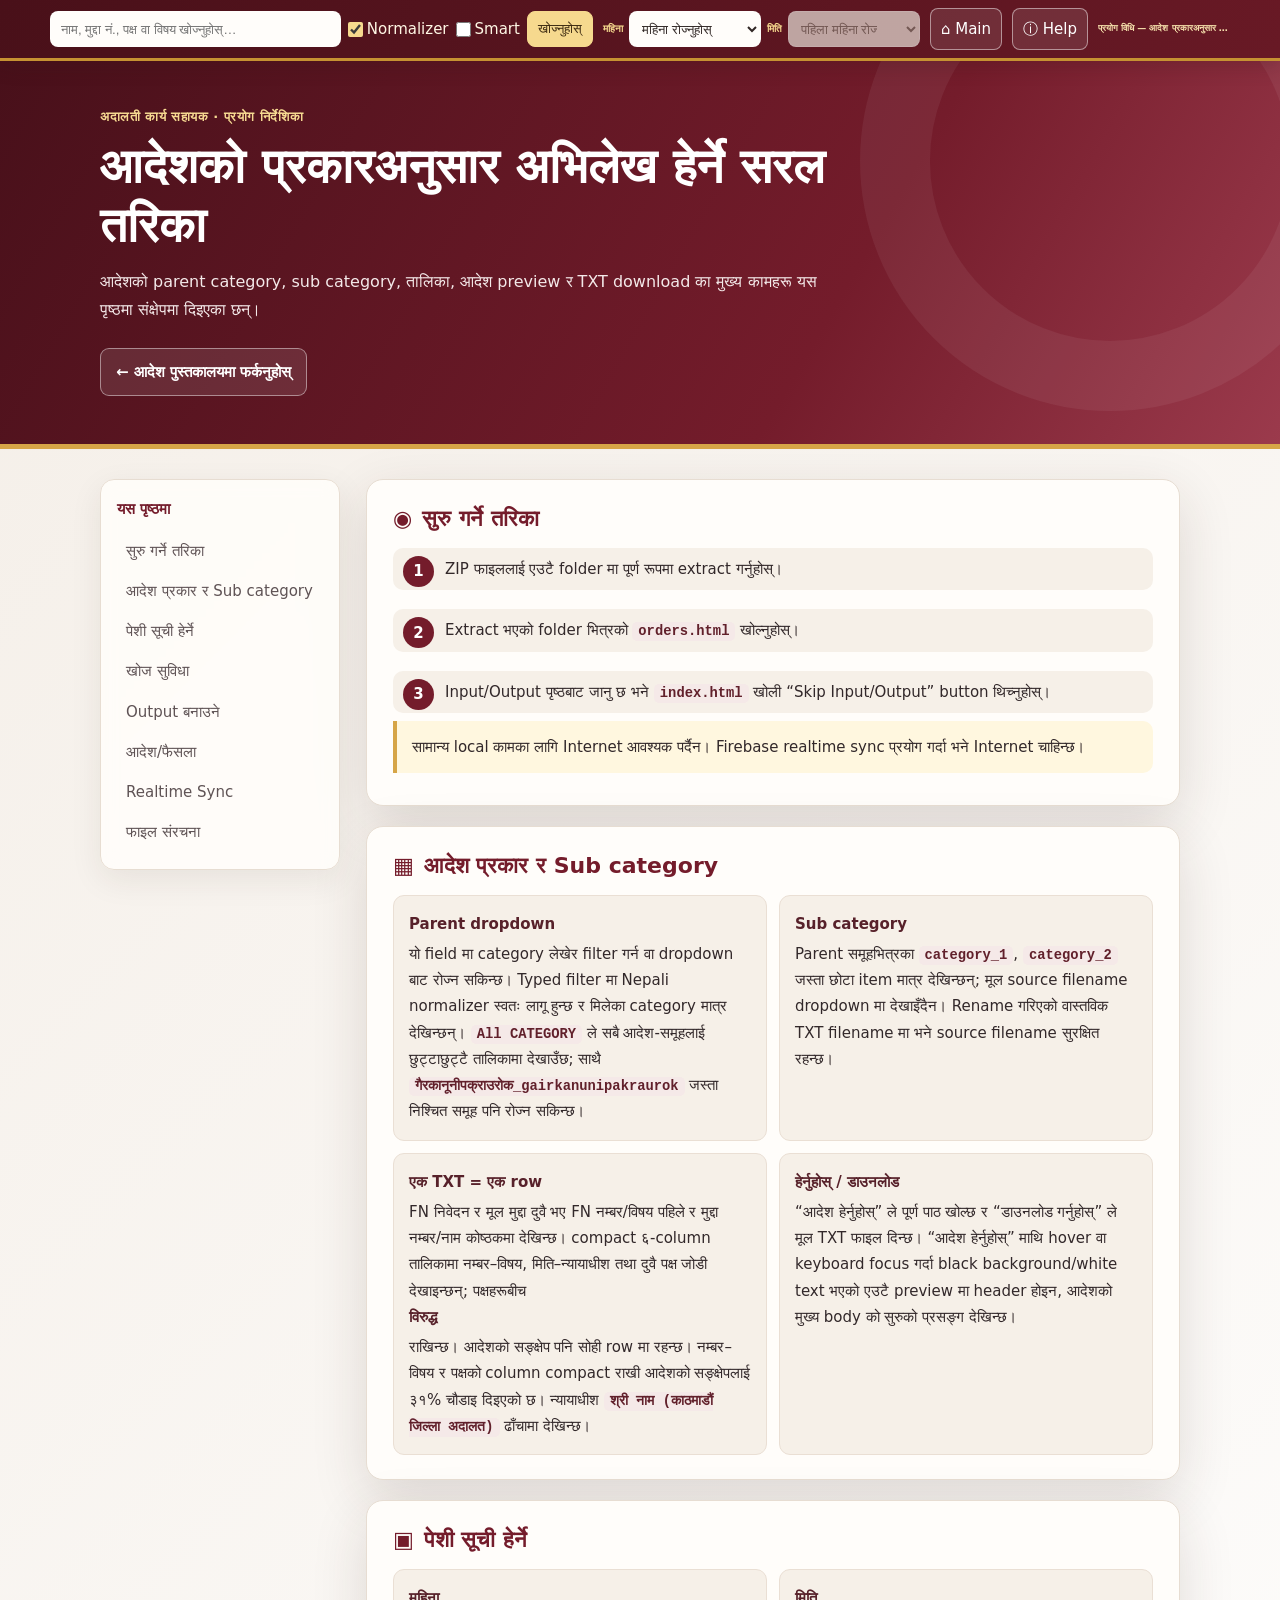
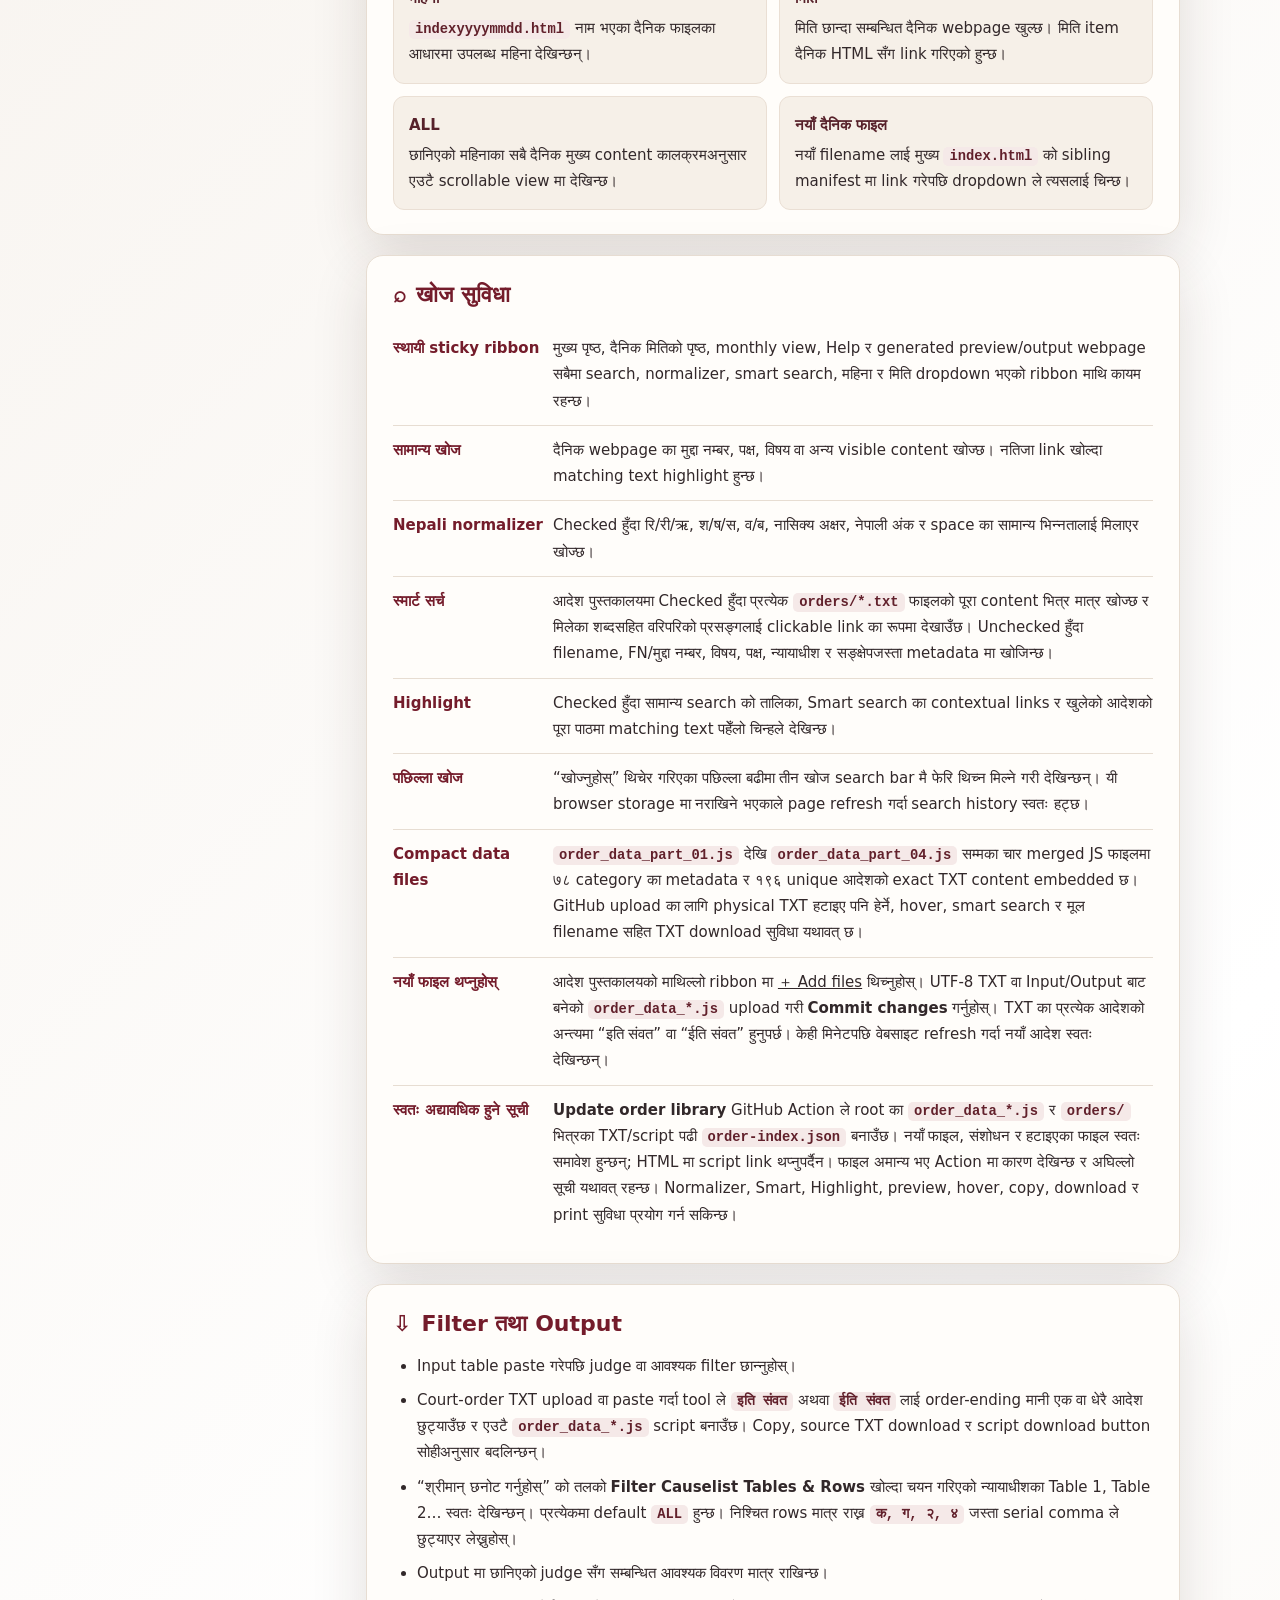
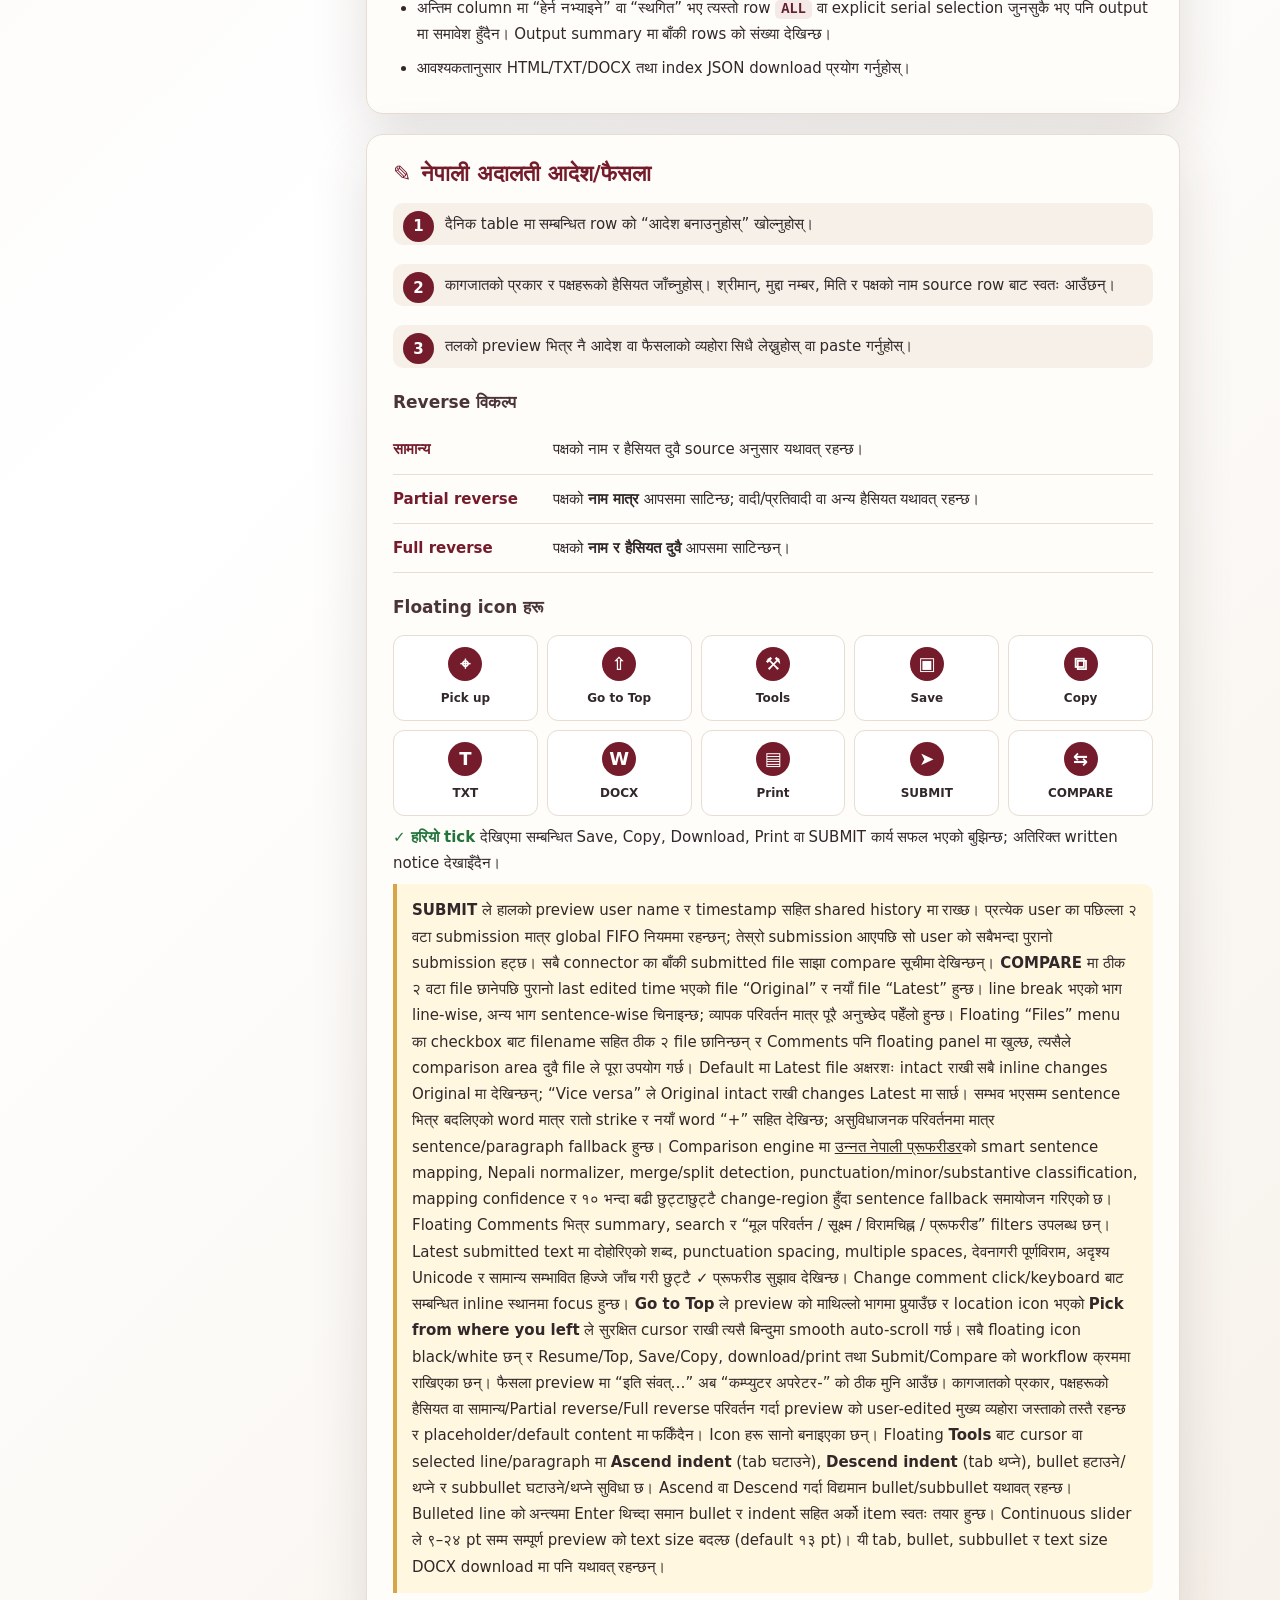
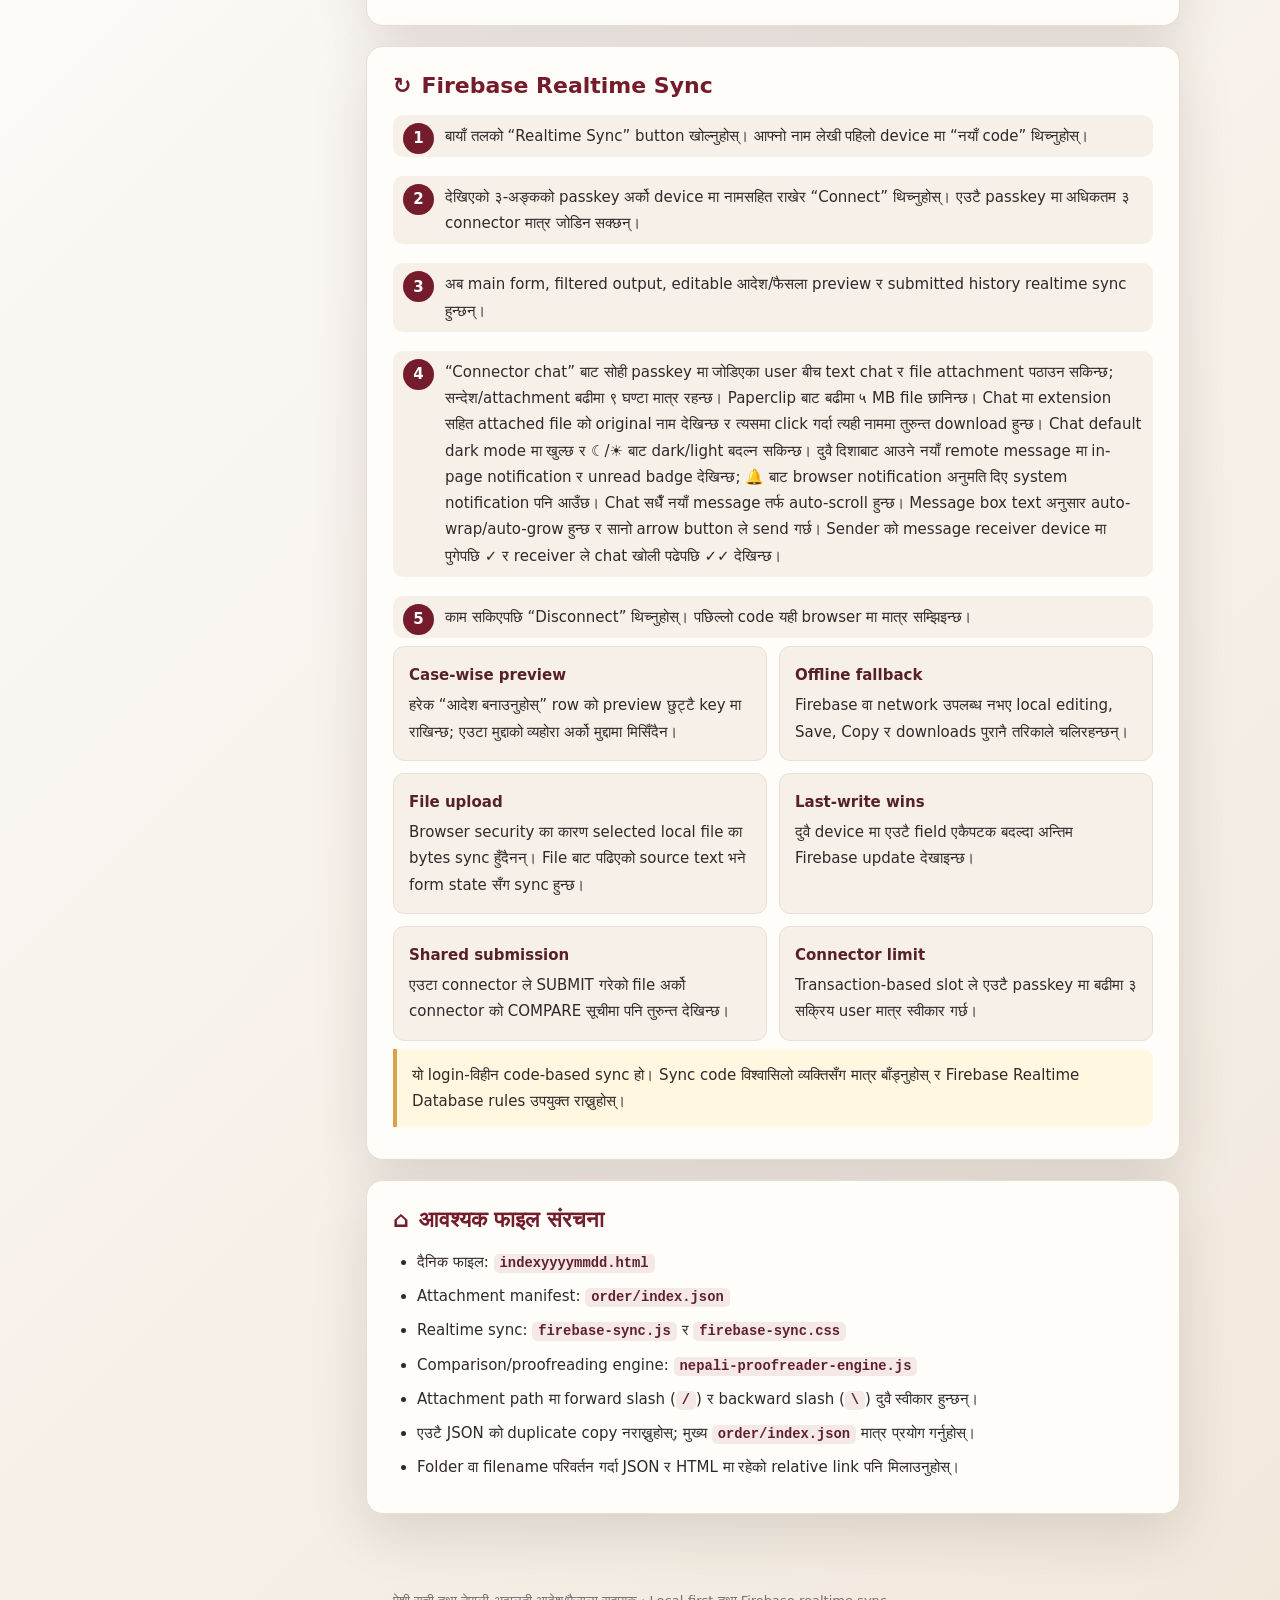
==== commit b636233b: "Refresh order library layout and load the generated file index" ====
--- a/README.html
+++ b/README.html
@@ -497,6 +497,14 @@
               embedded छ। GitHub upload का लागि physical TXT हटाइए पनि हेर्ने,
               hover, smart search र मूल filename सहित TXT download सुविधा यथावत् छ।</span
             >
+          </div>
+          <div class="mode">
+            <strong>नयाँ फाइल थप्नुहोस्</strong>
+            <span>आदेश पुस्तकालयको माथिल्लो ribbon मा <a href="https://github.com/ShivaPrasadAcharya/adeshkdc/upload/main/orders" target="_blank" rel="noopener noreferrer">＋ Add files</a> थिच्नुहोस्। UTF-8 TXT वा Input/Output बाट बनेको <code>order_data_*.js</code> upload गरी <b>Commit changes</b> गर्नुहोस्। TXT का प्रत्येक आदेशको अन्त्यमा “इति संवत” वा “ईति संवत” हुनुपर्छ। केही मिनेटपछि वेबसाइट refresh गर्दा नयाँ आदेश स्वतः देखिन्छन्।</span>
+          </div>
+          <div class="mode">
+            <strong>स्वतः अद्यावधिक हुने सूची</strong>
+            <span><b>Update order library</b> GitHub Action ले root का <code>order_data_*.js</code> र <code>orders/</code> भित्रका TXT/script पढी <code>order-index.json</code> बनाउँछ। नयाँ फाइल, संशोधन र हटाइएका फाइल स्वतः समावेश हुन्छन्; HTML मा script link थप्नुपर्दैन। फाइल अमान्य भए Action मा कारण देखिन्छ र अघिल्लो सूची यथावत् रहन्छ। Normalizer, Smart, Highlight, preview, hover, copy, download र print सुविधा प्रयोग गर्न सकिन्छ।</span>
           </div>
         </section>
 
